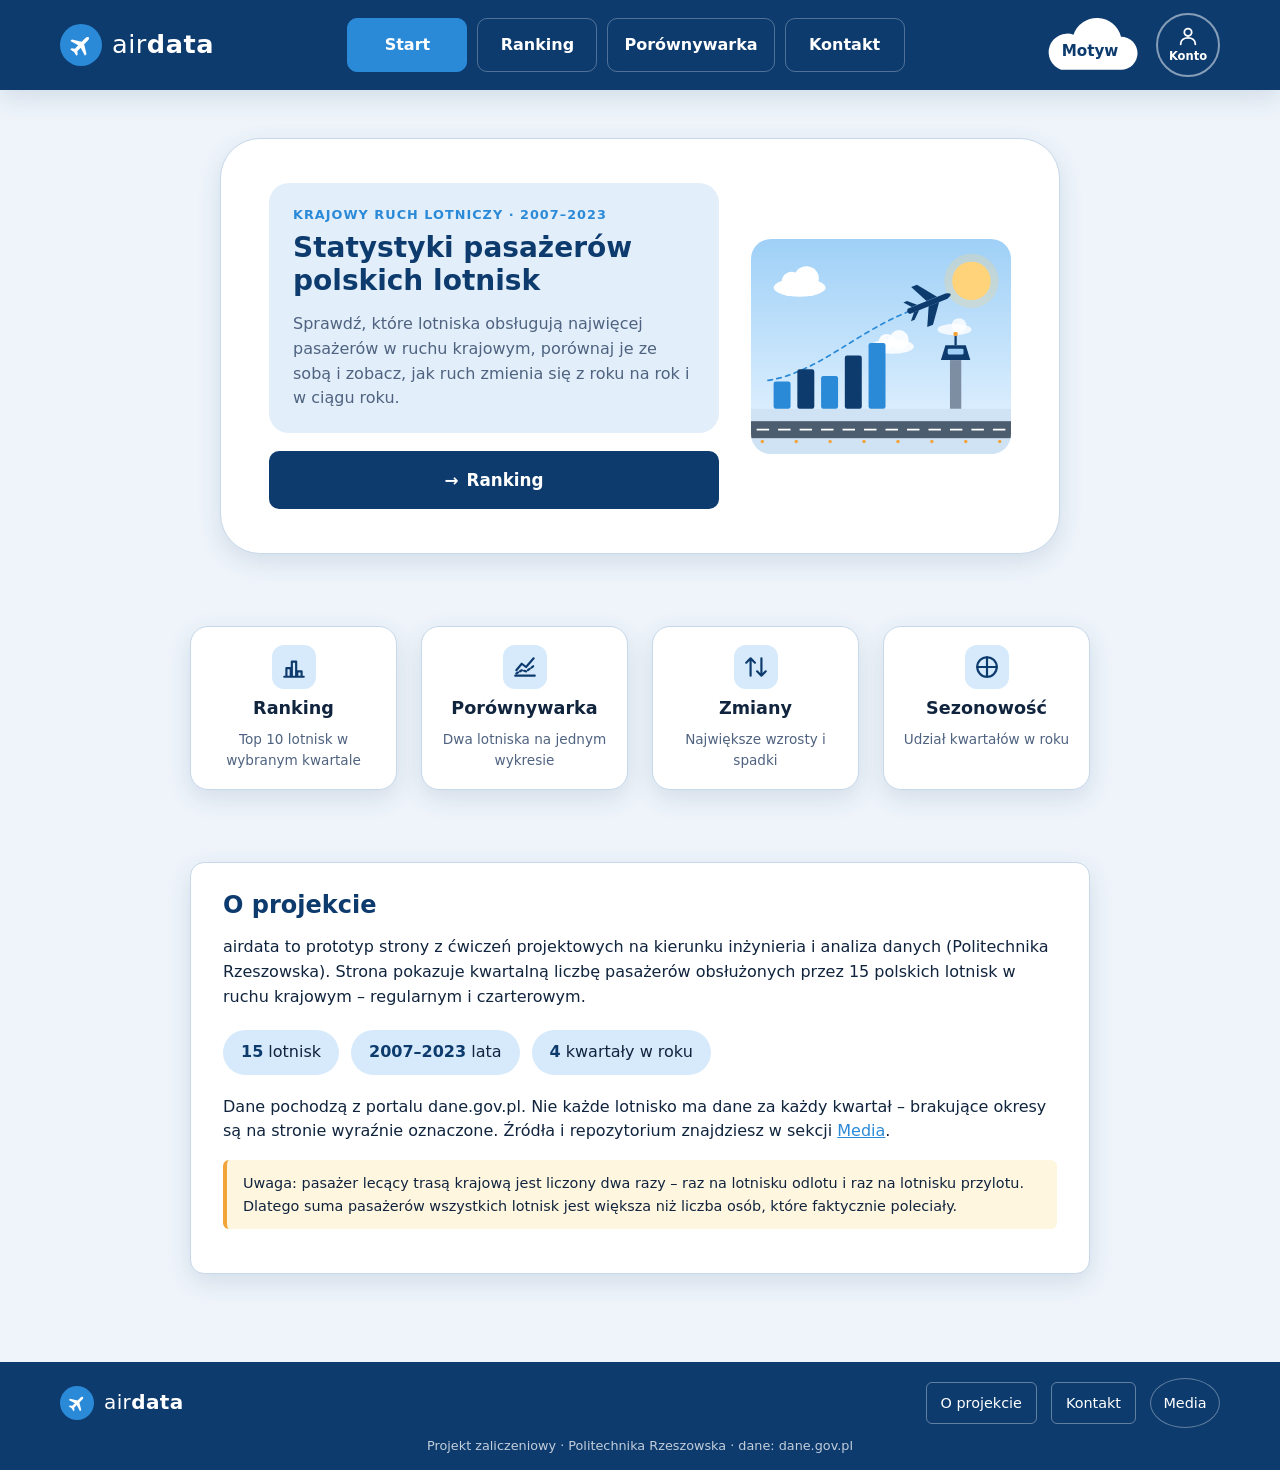
==== index.html @ 06a41298 "Add page structure and navigation (stage 1) Add six HTML pages with shared header and footer, styles" ====
<!DOCTYPE html>
<html lang="pl">
<head>
  <meta charset="UTF-8">
  <meta name="viewport" content="width=device-width, initial-scale=1">
  <title>airdata – statystyki pasażerów polskich lotnisk</title>
  <meta name="description" content="Statystyki pasażerów polskich lotnisk w ruchu krajowym, 2007–2023.">
  <link rel="icon" href="img/favicon.svg" type="image/svg+xml">
  <link rel="stylesheet" href="css/style.css">
  <script src="js/menu.js" defer></script>
</head>
<body>
  <!-- NAGŁÓWEK: logo, menu, przyciski Motyw i Konto (taki sam na każdej stronie) -->
  <header class="site-header">
    <div class="header-inner">
      <a class="logo" href="index.html" aria-label="airdata – strona główna">
        <span class="logo-icon">
          <svg viewBox="0 0 24 24" aria-hidden="true"><g transform="rotate(45 12 12)"><path d="M12 2c1.2 0 1.6 1.4 1.6 2.6v4.9l7.9 4.8v2.1l-7.9-2.4v4.4l2.4 1.9V22L12 21.1 8 22v-1.7l2.4-1.9v-4.4l-7.9 2.4v-2.1l7.9-4.8V4.6C10.4 3.4 10.8 2 12 2z"/></g></svg>
        </span>
        <span class="logo-text">air<strong>data</strong></span>
      </a>

      <!-- Przycisk ☰ widoczny tylko na telefonie -->
      <button class="menu-btn" type="button" aria-label="Menu" aria-expanded="false" aria-controls="main-nav">☰</button>

      <nav class="main-nav" id="main-nav" aria-label="Menu główne">
        <a class="nav-link" href="index.html" aria-current="page">Start</a>
        <a class="nav-link" href="ranking.html">Ranking</a>
        <a class="nav-link" href="porownywarka.html">Porównywarka</a>
        <a class="nav-link" href="kontakt.html">Kontakt</a>
      </nav>

      <div class="header-actions">
        <!-- Motyw: przycisk w kształcie chmurki, panel dojdzie w etapie 8 -->
        <button class="theme-btn" type="button" title="Wybór motywu pojawi się w etapie 8">
          <svg class="cloud-shape" viewBox="0 0 100 60" aria-hidden="true">
            <path d="M22 54H80A16 16 0 0 0 80 22A24 24 0 0 0 34 20A18 18 0 0 0 22 54Z"/>
          </svg>
          <span class="theme-btn-label">Motyw</span>
        </button>

        <!-- Konto: okrągły przycisk, logowanie dojdzie w etapie 9 -->
        <button class="account-btn" type="button" title="Logowanie pojawi się w etapie 9">
          <svg viewBox="0 0 24 24" aria-hidden="true">
            <circle cx="12" cy="8" r="4"/>
            <path d="M4 21c0-4.4 3.6-7 8-7s8 2.6 8 7"/>
          </svg>
          <span>Konto</span>
        </button>
      </div>
    </div>
  </header>

  <main class="main">
    <!-- HERO: opis strony i odnośnik do rankingu po lewej, obrazek po prawej -->
    <section class="hero">
      <div class="hero-text">
        <div class="hero-desc">
          <p class="eyebrow">Krajowy ruch lotniczy · 2007–2023</p>
          <h1>Statystyki pasażerów polskich lotnisk</h1>
          <p>
            Sprawdź, które lotniska obsługują najwięcej pasażerów w ruchu krajowym,
            porównaj je ze sobą i zobacz, jak ruch zmienia się z roku na rok
            i w ciągu roku.
          </p>
        </div>
        <a class="btn btn-primary hero-link" href="ranking.html">
          <span aria-hidden="true">→</span> Ranking
        </a>
      </div>
      <div class="hero-img">
        <img src="img/hero.svg" alt="Ilustracja: samolot nad lotniskiem i rosnący wykres słupkowy" width="460" height="380">
      </div>
    </section>

    <!-- KAFELKI: cztery funkcje strony -->
    <section class="tiles" aria-label="Funkcje strony">
      <a class="tile" href="ranking.html">
        <span class="tile-icon"><svg viewBox="0 0 24 24" aria-hidden="true"><path d="M3 21h18M5 21v-8h4v8M10 21V7h4v14M15 21v-5h4v5"/></svg></span>
        <span class="tile-title">Ranking</span>
        <span class="tile-desc">Top 10 lotnisk w wybranym kwartale</span>
      </a>
      <a class="tile" href="porownywarka.html">
        <span class="tile-icon"><svg viewBox="0 0 24 24" aria-hidden="true"><path d="M3 20h18"/><path d="M4 15l5-6 4 3 7-8"/><path d="M4 18l5-3 4 1 7-5" stroke-dasharray="2 2"/></svg></span>
        <span class="tile-title">Porównywarka</span>
        <span class="tile-desc">Dwa lotniska na jednym wykresie</span>
      </a>
      <a class="tile" href="zmiany.html">
        <span class="tile-icon"><svg viewBox="0 0 24 24" aria-hidden="true"><path d="M7 20V4M3 8l4-4 4 4M17 4v16M13 16l4 4 4-4"/></svg></span>
        <span class="tile-title">Zmiany</span>
        <span class="tile-desc">Największe wzrosty i spadki</span>
      </a>
      <a class="tile" href="sezonowosc.html">
        <span class="tile-icon"><svg viewBox="0 0 24 24" aria-hidden="true"><circle cx="12" cy="12" r="9"/><path d="M12 3v18M3 12h18"/></svg></span>
        <span class="tile-title">Sezonowość</span>
        <span class="tile-desc">Udział kwartałów w roku</span>
      </a>
    </section>

    <!-- O PROJEKCIE: tu prowadzi link „O projekcie” ze stopki -->
    <section class="panel about" id="o-projekcie">
      <h2>O projekcie</h2>
      <p>
        airdata to prototyp strony z ćwiczeń projektowych na kierunku inżynieria
        i analiza danych (Politechnika Rzeszowska). Strona pokazuje kwartalną liczbę
        pasażerów obsłużonych przez 15 polskich lotnisk w ruchu krajowym –
        regularnym i czarterowym.
      </p>
      <ul class="facts">
        <li><strong>15</strong> lotnisk</li>
        <li><strong>2007–2023</strong> lata</li>
        <li><strong>4</strong> kwartały w roku</li>
      </ul>
      <p>
        Dane pochodzą z portalu dane.gov.pl. Nie każde lotnisko ma dane za każdy
        kwartał – brakujące okresy są na stronie wyraźnie oznaczone.
        Źródła i repozytorium znajdziesz w sekcji <a href="kontakt.html#media">Media</a>.
      </p>
      <p class="note">
        Uwaga: pasażer lecący trasą krajową jest liczony dwa razy – raz na lotnisku
        odlotu i raz na lotnisku przylotu. Dlatego suma pasażerów wszystkich lotnisk
        jest większa niż liczba osób, które faktycznie poleciały.
      </p>
    </section>
  </main>

  <!-- STOPKA: logo, O projekcie, Kontakt, Media (taka sama na każdej stronie) -->
  <footer class="site-footer">
    <div class="footer-inner">
      <a class="logo logo--footer" href="index.html" aria-label="airdata – strona główna">
        <span class="logo-icon">
          <svg viewBox="0 0 24 24" aria-hidden="true"><g transform="rotate(45 12 12)"><path d="M12 2c1.2 0 1.6 1.4 1.6 2.6v4.9l7.9 4.8v2.1l-7.9-2.4v4.4l2.4 1.9V22L12 21.1 8 22v-1.7l2.4-1.9v-4.4l-7.9 2.4v-2.1l7.9-4.8V4.6C10.4 3.4 10.8 2 12 2z"/></g></svg>
        </span>
        <span class="logo-text">air<strong>data</strong></span>
      </a>

      <nav class="footer-nav" aria-label="Stopka">
        <a class="footer-link" href="index.html#o-projekcie">O projekcie</a>
        <a class="footer-link" href="kontakt.html">Kontakt</a>
        <a class="footer-link footer-link--round" href="kontakt.html#media">Media</a>
      </nav>
    </div>
    <p class="footer-note">Projekt zaliczeniowy · Politechnika Rzeszowska · dane: dane.gov.pl</p>
  </footer>
</body>
</html>
---- css/style.css ----
/* =========================================================
   airdata – arkusz stylów
   Kolory są zapisane jako zmienne CSS. Dzięki temu motyw
   ciemny (etap 8) podmienia tylko wartości zmiennych.
   ========================================================= */

/* ---------- 1. KOLORY: motyw jasny (domyślny) ---------- */
:root {
  --bg: #eef4fa;              /* tło strony – jasne niebo */
  --surface: #ffffff;         /* tło kart i paneli */
  --surface-alt: #e2eef9;     /* tło wyróżnionych elementów */
  --text: #10243e;            /* główny kolor tekstu */
  --text-muted: #4f6380;      /* tekst pomocniczy */
  --primary: #0d3b6e;         /* granat – kolor przewodni */
  --primary-hover: #0a2e57;
  --on-primary: #ffffff;      /* tekst na granatowym tle */
  --accent: #2b8ad8;          /* błękit nieba – akcent */
  --accent-soft: #d6eafb;     /* bardzo jasny błękit */
  --border: #c6d8ea;          /* obramowania */
  --header-bg: #0d3b6e;       /* tło nagłówka i stopki */
  --header-text: #ffffff;
  --header-link-hover: rgba(255, 255, 255, 0.14);
  --cloud: #ffffff;           /* wypełnienie chmurki „Motyw” */
  --cloud-text: #0d3b6e;
  --note-bg: #fff6e0;         /* tło uwag (jak światła pasa startowego) */
  --note-border: #f2a33a;
  --focus: #f2a33a;           /* obwódka elementu wybranego klawiszem Tab */
  --shadow: 0 8px 24px rgba(13, 59, 110, 0.12);
  --radius: 14px;             /* zaokrąglenie rogów */
  --radius-big: 40px;         /* zaokrąglenie dużego pola na stronie Start */
}

/* ---------- 2. KOLORY: motyw ciemny (grafit) ----------
   Na razie nieużywany. W etapie 8 skrypt theme.js doda do <html>
   atrybut data-theme="dark" i wtedy zadziałają te wartości. */
:root[data-theme="dark"] {
  --bg: #15191f;
  --surface: #1e242c;
  --surface-alt: #27303b;
  --text: #e6edf5;
  --text-muted: #9fb0c4;
  --primary: #5bb0f0;
  --primary-hover: #7cc1f4;
  --on-primary: #0d1620;
  --accent: #5bb0f0;
  --accent-soft: #1f3550;
  --border: #36414e;
  --header-bg: #0f1419;
  --header-text: #e6edf5;
  --header-link-hover: rgba(255, 255, 255, 0.08);
  --cloud: #27303b;
  --cloud-text: #e6edf5;
  --note-bg: #2c2618;
  --note-border: #c98a2e;
  --focus: #f2a33a;
  --shadow: 0 8px 24px rgba(0, 0, 0, 0.35);
}

/* ---------- 3. PODSTAWY ---------- */
*,
*::before,
*::after {
  box-sizing: border-box; /* szerokość elementu obejmuje ramkę i odstęp */
}

html {
  scroll-behavior: smooth; /* płynne przewijanie do #o-projekcie i #media */
}

body {
  margin: 0;
  min-height: 100vh;
  display: flex;
  flex-direction: column; /* stopka zawsze na dole ekranu */
  font-family: "Segoe UI", system-ui, -apple-system, Roboto, Arial, sans-serif;
  font-size: 16px;
  line-height: 1.55;
  color: var(--text);
  background: var(--bg);
}

h1,
h2,
h3 {
  line-height: 1.2;
  margin: 0 0 0.5em;
}

a {
  color: var(--accent);
}

img,
svg {
  display: block;
  max-width: 100%;
}

/* Wyraźna obwódka przy poruszaniu się klawiszem Tab */
a:focus-visible,
button:focus-visible {
  outline: 3px solid var(--focus);
  outline-offset: 3px;
}

/* ---------- 4. NAGŁÓWEK ---------- */
.site-header {
  position: relative; /* punkt odniesienia dla rozwijanego menu na telefonie */
  background: var(--header-bg);
  color: var(--header-text);
  box-shadow: var(--shadow);
}

.header-inner {
  max-width: 1200px;
  margin: 0 auto;
  min-height: 90px;
  padding: 12px 20px;
  display: flex;
  align-items: center;
  gap: 16px;
}

/* Logo: ikona samolotu + napis „airdata” */
.logo {
  display: inline-flex;
  align-items: center;
  gap: 10px;
  color: var(--header-text);
  text-decoration: none;
  flex-shrink: 0;
}

.logo-icon {
  width: 42px;
  height: 42px;
  border-radius: 50%;
  background: var(--accent);
  display: grid;
  place-items: center;
}

.logo-icon svg {
  width: 26px;
  height: 26px;
  fill: #ffffff;
}

.logo-text {
  font-size: 1.6rem;
  font-weight: 300;
  letter-spacing: 0.02em;
}

.logo-text strong {
  font-weight: 700;
}

/* Menu główne (komputer): przyciski obok siebie */
.main-nav {
  display: flex;
  gap: 10px;
  margin-left: auto; /* przesuwa menu na środek-prawo, jak na makiecie */
}

.nav-link {
  min-width: 120px;
  padding: 14px 16px;
  border: 1px solid rgba(255, 255, 255, 0.28);
  border-radius: 10px;
  color: var(--header-text);
  text-align: center;
  text-decoration: none;
  font-weight: 600;
  transition: background 0.2s;
}

.nav-link:hover {
  background: var(--header-link-hover);
}

/* Podświetlenie strony, na której jesteśmy */
.nav-link[aria-current="page"] {
  background: var(--accent);
  border-color: var(--accent);
  color: #ffffff;
}

/* Przycisk ☰ – na komputerze ukryty */
.menu-btn {
  display: none;
  width: 44px;
  height: 44px;
  border: 1px solid rgba(255, 255, 255, 0.35);
  border-radius: 10px;
  background: transparent;
  color: var(--header-text);
  font-size: 1.5rem;
  line-height: 1;
  cursor: pointer;
}

/* Prawa strona nagłówka: Motyw i Konto */
.header-actions {
  display: flex;
  align-items: center;
  gap: 14px;
  margin-left: auto;
}

/* Wspólne ustawienia przycisków w nagłówku */
.theme-btn,
.account-btn {
  font: inherit;
  cursor: pointer;
}

/* Motyw – przycisk w kształcie chmurki */
.theme-btn {
  position: relative;
  width: 104px;
  height: 62px;
  padding: 0;
  border: none;
  background: transparent;
}

.cloud-shape {
  position: absolute;
  inset: 0;
  width: 100%;
  height: 100%;
  fill: var(--cloud);
  transition: transform 0.2s;
}

.theme-btn:hover .cloud-shape {
  transform: translateY(-2px); /* chmurka lekko „unosi się” */
}

.theme-btn-label {
  position: relative; /* napis nad chmurką */
  display: block;
  padding-top: 14px;
  color: var(--cloud-text);
  font-weight: 700;
  font-size: 0.95rem;
}

/* Konto – okrągły przycisk */
.account-btn {
  width: 64px;
  height: 64px;
  border-radius: 50%;
  border: 2px solid rgba(255, 255, 255, 0.5);
  background: transparent;
  color: var(--header-text);
  display: flex;
  flex-direction: column;
  align-items: center;
  justify-content: center;
  gap: 1px;
  font-size: 0.72rem;
  font-weight: 600;
  transition: background 0.2s;
}

.account-btn:hover {
  background: var(--header-link-hover);
}

.account-btn svg {
  width: 22px;
  height: 22px;
  fill: none;
  stroke: currentColor;
  stroke-width: 2;
  stroke-linecap: round;
}

/* ---------- 5. TREŚĆ STRONY ---------- */
.main {
  flex: 1; /* treść wypełnia miejsce między nagłówkiem a stopką */
  width: 100%;
  max-width: 1200px;
  margin: 0 auto;
  padding: 48px 20px 64px;
}

/* Przyciski ogólne */
.btn {
  display: inline-flex;
  align-items: center;
  justify-content: center;
  gap: 8px;
  padding: 14px 24px;
  border-radius: 10px;
  border: 2px solid transparent;
  font: inherit;
  font-weight: 700;
  text-decoration: none;
  cursor: pointer;
  transition: background 0.2s, transform 0.2s;
}

.btn-primary {
  background: var(--primary);
  color: var(--on-primary);
}

.btn-primary:hover {
  background: var(--primary-hover);
  transform: translateY(-1px);
}

.btn-secondary {
  background: var(--surface);
  color: var(--primary);
  border-color: var(--primary);
}

.btn:disabled {
  opacity: 0.5;
  cursor: not-allowed;
  transform: none;
}

/* ---------- 6. STRONA START: duże pole (hero) ---------- */
.hero {
  max-width: 840px;
  margin: 0 auto;
  padding: 44px 48px;
  display: grid;
  grid-template-columns: 1fr 260px; /* tekst po lewej, obrazek po prawej */
  gap: 32px;
  align-items: center;
  background: var(--surface);
  border: 1px solid var(--border);
  border-radius: var(--radius-big);
  box-shadow: var(--shadow);
}

.hero-text {
  display: flex;
  flex-direction: column;
  gap: 18px;
}

.hero-desc {
  padding: 22px 24px;
  border-radius: 20px;
  background: var(--surface-alt);
}

.hero-desc h1 {
  font-size: 1.75rem;
  color: var(--primary);
}

.hero-desc p {
  margin: 0;
  color: var(--text-muted);
}

.hero-desc .eyebrow {
  margin-bottom: 6px;
  font-size: 0.8rem;
  font-weight: 700;
  letter-spacing: 0.08em;
  text-transform: uppercase;
  color: var(--accent);
}

.hero-link {
  font-size: 1.05rem;
}

.hero-img img {
  width: 100%;
  height: auto;
  border-radius: 20px;
}

/* ---------- 7. STRONA START: cztery kafelki ---------- */
.tiles {
  max-width: 900px;
  margin: 72px auto 0;
  display: grid;
  grid-template-columns: repeat(4, 1fr);
  gap: 24px;
}

.tile {
  min-height: 130px;
  padding: 18px;
  display: flex;
  flex-direction: column;
  align-items: center;
  justify-content: flex-start; /* ikony i nazwy w jednej linii we wszystkich kafelkach */
  gap: 6px;
  text-align: center;
  text-decoration: none;
  color: var(--text);
  background: var(--surface);
  border: 1px solid var(--border);
  border-radius: 18px;
  box-shadow: var(--shadow);
  transition: transform 0.2s, border-color 0.2s;
}

.tile:hover {
  transform: translateY(-4px); /* kafelek „startuje” do góry */
  border-color: var(--accent);
}

.tile-icon {
  width: 44px;
  height: 44px;
  border-radius: 12px;
  display: grid;
  place-items: center;
  background: var(--accent-soft);
  color: var(--primary);
}

.tile-icon svg {
  width: 26px;
  height: 26px;
  fill: none;
  stroke: currentColor;
  stroke-width: 2;
  stroke-linecap: round;
  stroke-linejoin: round;
}

.tile-title {
  font-weight: 700;
  font-size: 1.1rem;
}

.tile-desc {
  font-size: 0.85rem;
  color: var(--text-muted);
}

/* ---------- 8. PANELE (karty z treścią) ---------- */
.panel {
  max-width: 900px;
  margin: 0 auto 24px;
  padding: 28px 32px;
  background: var(--surface);
  border: 1px solid var(--border);
  border-radius: var(--radius);
  box-shadow: var(--shadow);
}

.panel-title {
  font-size: 1.2rem;
  color: var(--primary);
}

/* Miejsce na przyszłe funkcje (ramka z przerywaną linią) */
.placeholder {
  margin: 0 0 16px;
  padding: 28px 16px;
  text-align: center;
  color: var(--text-muted);
  border: 2px dashed var(--border);
  border-radius: 10px;
}

/* Uwaga o podwójnym liczeniu pasażerów */
.note {
  margin: 0 0 16px;
  padding: 12px 16px;
  font-size: 0.9rem;
  background: var(--note-bg);
  border-left: 4px solid var(--note-border);
  border-radius: 6px;
}

/* Sekcja „O projekcie” na stronie Start */
.about {
  margin-top: 72px;
  scroll-margin-top: 20px;
}

.about h2 {
  color: var(--primary);
}

.facts {
  list-style: none;
  margin: 20px 0;
  padding: 0;
  display: flex;
  flex-wrap: wrap;
  gap: 12px;
}

.facts li {
  padding: 10px 18px;
  border-radius: 999px;
  background: var(--accent-soft);
}

.facts strong {
  color: var(--primary);
}

/* Nagłówek podstron */
.page-head {
  max-width: 900px;
  margin: 0 auto 28px;
}

.page-head h1 {
  font-size: 2rem;
  color: var(--primary);
}

.lead {
  margin: 0;
  font-size: 1.1rem;
  color: var(--text-muted);
}

/* Lista odnośników w sekcji Media */
.link-list {
  list-style: none;
  margin: 0;
  padding: 0;
  display: grid;
  gap: 14px;
}

.link-list li {
  padding: 14px 18px;
  border-radius: 10px;
  background: var(--surface-alt);
}

.link-list a {
  font-weight: 700;
}

.link-list span {
  display: block;
  font-size: 0.9rem;
  color: var(--text-muted);
}

#media {
  scroll-margin-top: 20px;
}

/* ---------- 9. STOPKA ---------- */
.site-footer {
  background: var(--header-bg);
  color: var(--header-text);
}

.footer-inner {
  max-width: 1200px;
  margin: 0 auto;
  padding: 16px 20px 8px;
  display: flex;
  align-items: center;
  gap: 16px;
}

/* Mniejsze logo w stopce */
.logo--footer .logo-icon {
  width: 34px;
  height: 34px;
}

.logo--footer .logo-icon svg {
  width: 20px;
  height: 20px;
}

.logo--footer .logo-text {
  font-size: 1.25rem;
}

.footer-nav {
  margin-left: auto; /* linki stopki po prawej stronie */
  display: flex;
  align-items: center;
  gap: 14px;
}

.footer-link {
  padding: 9px 14px;
  border: 1px solid rgba(255, 255, 255, 0.35);
  border-radius: 6px;
  color: var(--header-text);
  text-decoration: none;
  font-size: 0.9rem;
  transition: background 0.2s;
}

.footer-link:hover {
  background: var(--header-link-hover);
}

/* „Media” – owalny przycisk, jak na makiecie */
.footer-link--round {
  width: 70px;
  height: 50px;
  padding: 0;
  border-radius: 50%;
  display: grid;
  place-items: center;
}

.footer-note {
  margin: 0;
  padding: 0 20px 14px;
  text-align: center;
  font-size: 0.8rem;
  opacity: 0.75;
}

/* ---------- 10. TELEFON (ekran do 760 px szerokości) ---------- */
@media (max-width: 760px) {
  .header-inner {
    min-height: 60px;
    padding: 8px 10px;
    gap: 10px;
  }

  .logo-icon {
    width: 34px;
    height: 34px;
  }

  .logo-icon svg {
    width: 20px;
    height: 20px;
  }

  .logo-text {
    font-size: 1.3rem;
  }

  /* ☰ widoczny obok logo */
  .menu-btn {
    display: block;
  }

  /* Menu schowane, dopóki nie klikniemy ☰ */
  .main-nav {
    display: none;
    position: absolute;
    top: 100%;
    left: 0;
    right: 0;
    z-index: 10;
    margin: 0;
    padding: 10px;
    flex-direction: column;
    gap: 8px;
    background: var(--header-bg);
    box-shadow: var(--shadow);
  }

  /* Klasę menu-open dodaje skrypt js/menu.js po kliknięciu ☰ */
  .site-header.menu-open .main-nav {
    display: flex;
  }

  .nav-link {
    min-width: 0;
    padding: 12px;
  }

  .header-actions {
    gap: 8px;
  }

  .theme-btn {
    width: 78px;
    height: 46px;
  }

  .theme-btn-label {
    padding-top: 10px;
    font-size: 0.8rem;
  }

  .account-btn {
    width: 48px;
    height: 48px;
    font-size: 0.6rem;
  }

  .account-btn svg {
    width: 16px;
    height: 16px;
  }

  .main {
    padding: 10px 10px 40px;
  }

  /* Start: obrazek na górze, pod nim tekst i odnośnik */
  .hero {
    grid-template-columns: 1fr;
    gap: 10px;
    padding: 0;
    background: none;
    border: none;
    box-shadow: none;
  }

  .hero-img {
    order: -1; /* obrazek przed tekstem */
  }

  .hero-img img {
    width: 100%;
    max-height: 300px;
    object-fit: cover;
    border: 1px solid var(--border);
  }

  .hero-desc {
    background: var(--surface);
    border: 1px solid var(--border);
  }

  .hero-desc h1 {
    font-size: 1.35rem;
  }

  .hero-link {
    align-self: center;
  }

  /* Kafelki jeden pod drugim, jako wąskie przyciski */
  .tiles {
    max-width: 280px;
    margin-top: 24px;
    grid-template-columns: 1fr;
    gap: 14px;
  }

  .tile {
    min-height: 48px;
    padding: 8px 14px;
    flex-direction: row;
    justify-content: center;
    border-radius: 12px;
  }

  .tile-icon {
    width: 32px;
    height: 32px;
    border-radius: 8px;
  }

  .tile-icon svg {
    width: 20px;
    height: 20px;
  }

  .tile-desc {
    display: none; /* na telefonie tylko nazwa funkcji */
  }

  .about {
    margin-top: 32px;
  }

  .panel {
    padding: 20px 16px;
  }

  .page-head {
    margin: 12px 4px 20px;
  }

  .page-head h1 {
    font-size: 1.6rem;
  }

  /* Stopka: logo po lewej, linki po prawej (mniejsze) */
  .footer-inner {
    padding: 12px 10px 6px;
    gap: 8px;
  }

  .logo--footer .logo-text {
    display: none; /* w wąskiej stopce zostaje sama ikona */
  }

  .footer-nav {
    gap: 6px;
  }

  .footer-link {
    padding: 8px 8px;
    font-size: 0.8rem;
  }

  .footer-link--round {
    width: 58px;
    height: 44px;
    padding: 0;
  }
}
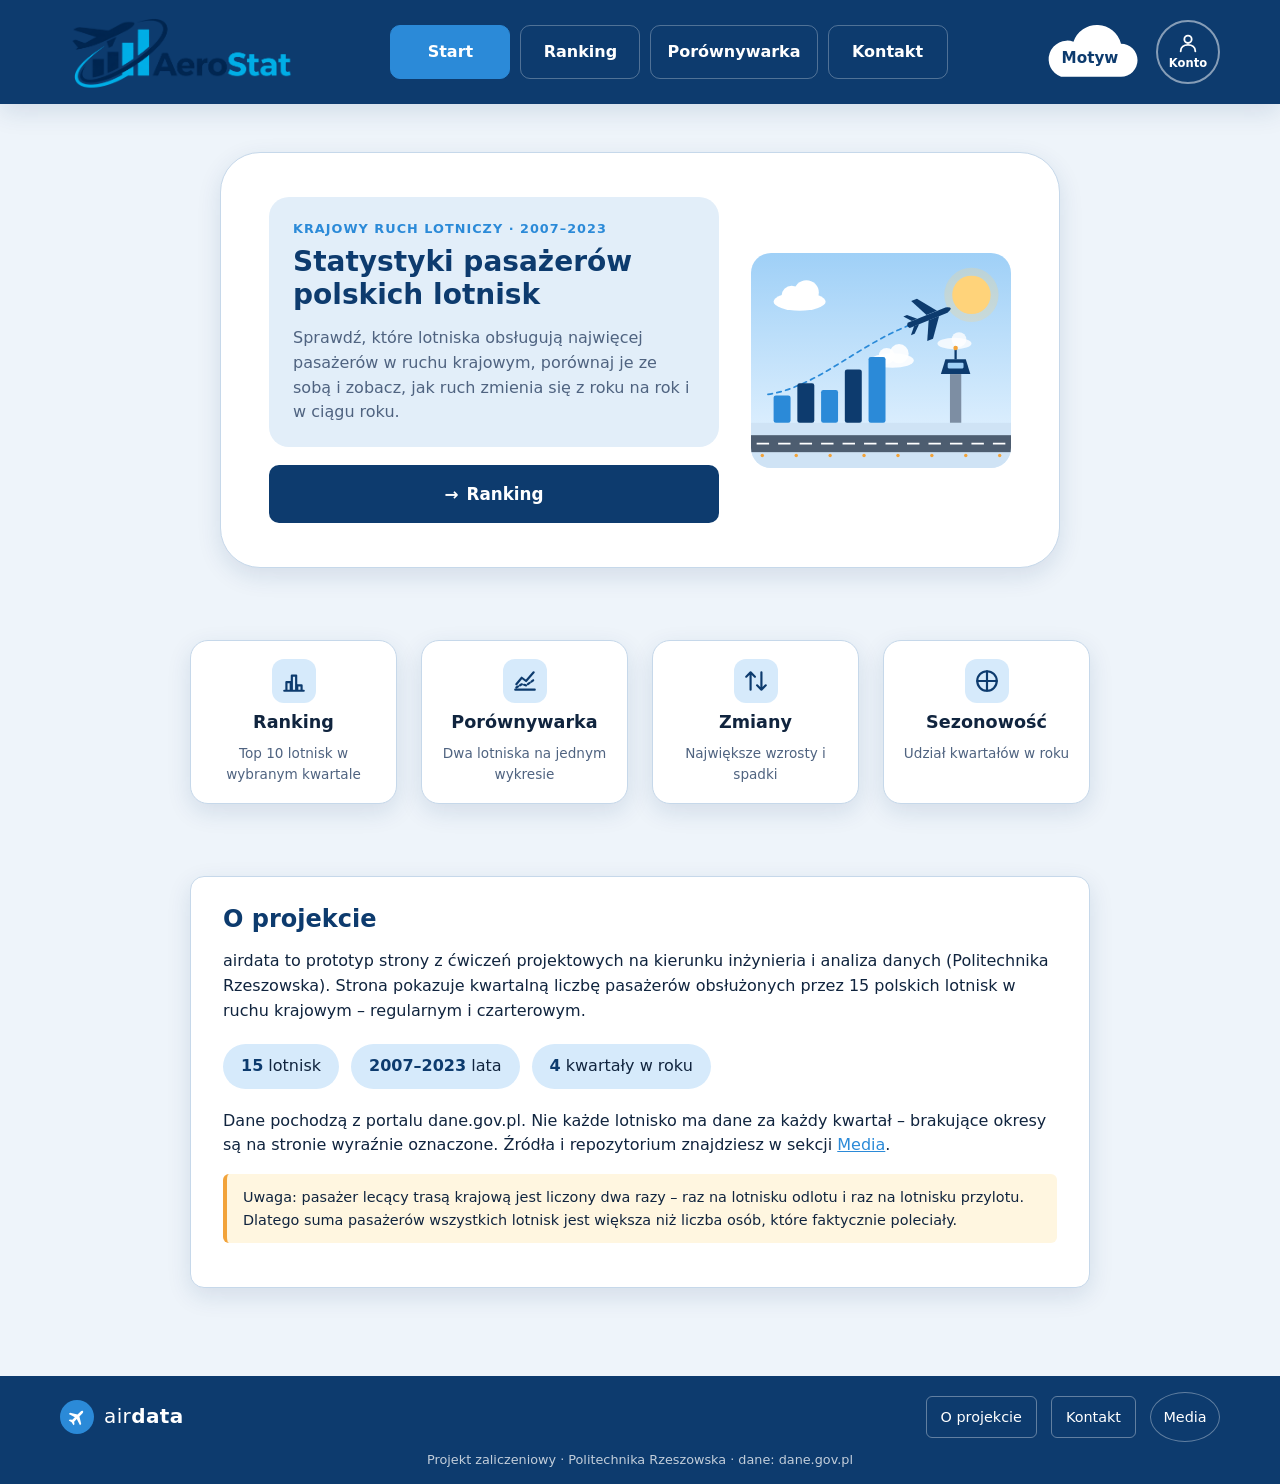
==== commit ec462733: "new-logo" ====
--- a/index.html
+++ b/index.html
@@ -13,12 +13,10 @@
   <!-- NAGŁÓWEK: logo, menu, przyciski Motyw i Konto (taki sam na każdej stronie) -->
   <header class="site-header">
     <div class="header-inner">
-      <a class="logo" href="index.html" aria-label="airdata – strona główna">
-        <span class="logo-icon">
-          <svg viewBox="0 0 24 24" aria-hidden="true"><g transform="rotate(45 12 12)"><path d="M12 2c1.2 0 1.6 1.4 1.6 2.6v4.9l7.9 4.8v2.1l-7.9-2.4v4.4l2.4 1.9V22L12 21.1 8 22v-1.7l2.4-1.9v-4.4l-7.9 2.4v-2.1l7.9-4.8V4.6C10.4 3.4 10.8 2 12 2z"/></g></svg>
-        </span>
-        <span class="logo-text">air<strong>data</strong></span>
-      </a>
+      <a class="logo" href="index.html" aria-label="airdata - strona główna">
+    <img src="img/logo.png" alt="airdata logo" class="logo-img">
+    
+</a>
 
       <!-- Przycisk ☰ widoczny tylko na telefonie -->
       <button class="menu-btn" type="button" aria-label="Menu" aria-expanded="false" aria-controls="main-nav">☰</button>
--- a/css/style.css
+++ b/css/style.css
@@ -811,3 +811,8 @@
     padding: 0;
   }
 }
+.logo-img {
+    height: 80px;
+    width: auto;
+    vertical-align: middle;
+}
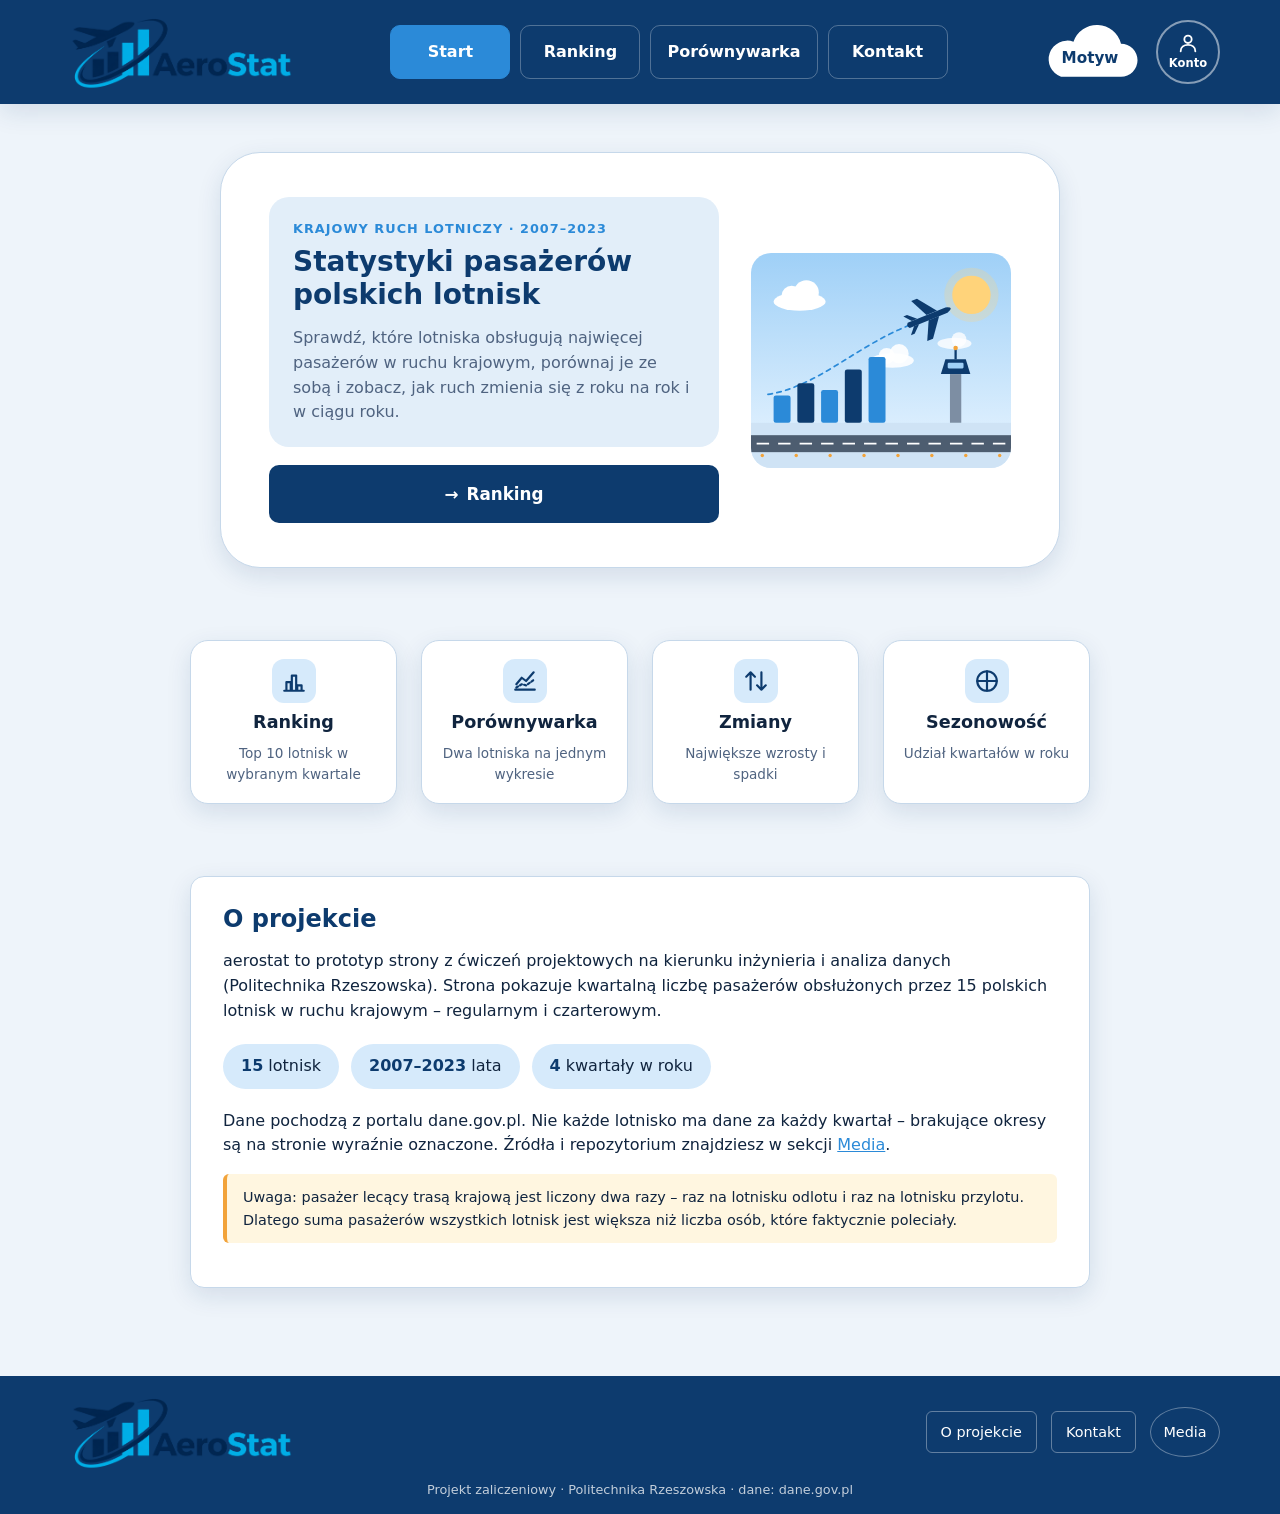
==== commit 814897e9: "Implement airport ranking, comparison, and seasonality analysis" ====
--- a/index.html
+++ b/index.html
@@ -99,7 +99,7 @@
     <section class="panel about" id="o-projekcie">
       <h2>O projekcie</h2>
       <p>
-        airdata to prototyp strony z ćwiczeń projektowych na kierunku inżynieria
+        aerostat to prototyp strony z ćwiczeń projektowych na kierunku inżynieria
         i analiza danych (Politechnika Rzeszowska). Strona pokazuje kwartalną liczbę
         pasażerów obsłużonych przez 15 polskich lotnisk w ruchu krajowym –
         regularnym i czarterowym.
@@ -125,12 +125,9 @@
   <!-- STOPKA: logo, O projekcie, Kontakt, Media (taka sama na każdej stronie) -->
   <footer class="site-footer">
     <div class="footer-inner">
-      <a class="logo logo--footer" href="index.html" aria-label="airdata – strona główna">
-        <span class="logo-icon">
-          <svg viewBox="0 0 24 24" aria-hidden="true"><g transform="rotate(45 12 12)"><path d="M12 2c1.2 0 1.6 1.4 1.6 2.6v4.9l7.9 4.8v2.1l-7.9-2.4v4.4l2.4 1.9V22L12 21.1 8 22v-1.7l2.4-1.9v-4.4l-7.9 2.4v-2.1l7.9-4.8V4.6C10.4 3.4 10.8 2 12 2z"/></g></svg>
-        </span>
-        <span class="logo-text">air<strong>data</strong></span>
-      </a>
+     <a class="logo logo--footer" href="index.html" aria-label="AeroStat – strona główna">
+    <img src="img/logo.png" alt="AeroStat" class="logo-img">
+</a>
 
       <nav class="footer-nav" aria-label="Stopka">
         <a class="footer-link" href="index.html#o-projekcie">O projekcie</a>
--- a/css/style.css
+++ b/css/style.css
@@ -815,4 +815,61 @@
     height: 80px;
     width: auto;
     vertical-align: middle;
-}+}
+.ranking-filtry { display: flex; flex-wrap: wrap; gap: 18px; }
+.ranking-filtry label { display: flex; flex-direction: column; gap: 7px; font-weight: 600; }
+.ranking-filtry select { min-width: 170px; padding: 10px 12px; border: 1px solid var(--border); border-radius: 8px; color: var(--text); background: var(--surface); font: inherit; }
+.ranking-tabela-kontener { overflow-x: auto; margin: 16px 0 22px; }
+.ranking-tabela { width: 100%; border-collapse: collapse; }
+.ranking-tabela th, .ranking-tabela td { padding: 12px 10px; border-bottom: 1px solid var(--border); text-align: left; }
+.ranking-tabela th { color: var(--primary); }
+.ranking-liczba { text-align: right !important; font-variant-numeric: tabular-nums; white-space: nowrap; }
+.ranking-tabela td:last-child { width: 22%; min-width: 95px; }
+.ranking-slupek { height: 14px; border-radius: 4px; background: var(--accent); }
+@media (max-width: 760px) { .ranking-tabela { font-size: .85rem; } .ranking-tabela th, .ranking-tabela td { padding: 8px 5px; } }
+
+.por-filters { display:grid; grid-template-columns:repeat(3,minmax(0,1fr)); gap:16px; }
+.por-filters label { display:grid; gap:6px; font-weight:600; color:var(--text); }
+.por-filters select { width:100%; min-width:0; padding:12px; border:1px solid var(--border); border-radius:9px; background:var(--surface); color:var(--text); font:inherit; }
+.por-hint { margin:16px 0 0; font-size:.9rem; color:var(--text-muted); }
+#por-status { color:var(--text-muted); margin:0 0 14px; }
+.por-legend { display:flex; flex-wrap:wrap; gap:9px 20px; margin:0 0 14px; }
+.por-legend-item { display:inline-flex; align-items:center; gap:8px; font-size:.92rem; font-weight:600; }
+.por-legend-item i { width:12px; height:12px; border-radius:50%; flex:none; }
+.por-chart-scroll { width:100%; overflow-x:auto; background:var(--surface); border:1px solid var(--border); border-radius:12px; }
+#por-chart { display:block; min-width:600px; width:100%; height:auto; }
+.por-table-scroll { overflow-x:auto; max-height:360px; overflow-y:auto; margin:18px 0; }
+.por-table { border-collapse:collapse; width:100%; min-width:580px; font-size:.9rem; }
+.por-table th,.por-table td { text-align:left; padding:10px 12px; border-bottom:1px solid var(--border); }
+.por-table thead th { position:sticky; top:0; background:var(--surface-alt); color:var(--primary); }
+.por-table tr:nth-child(even) { background:var(--surface-alt); }
+@media(max-width:760px){ .por-filters{grid-template-columns:1fr;} }
+
+
+.season-filters { display:grid; grid-template-columns:repeat(3,minmax(0,1fr)); gap:16px; }
+.season-filters label { display:flex; flex-direction:column; gap:6px; font-weight:600; }
+.season-filters select { width:100%; min-width:0; padding:11px 12px; border:1px solid var(--border); border-radius:9px; background:var(--surface); color:var(--text); font:inherit; }
+#season-status { color:var(--text-muted); margin:0 0 15px; }
+.season-stats { display:grid; grid-template-columns:repeat(3,minmax(0,1fr)); gap:12px; margin-bottom:25px; }
+.season-stat { background:var(--surface-alt); border:1px solid var(--border); border-radius:12px; padding:14px; display:flex; flex-direction:column; gap:6px; }
+.season-stat-label { font-size:.85rem; color:var(--text-muted); }
+.season-stat-value { font-size:1.15rem; color:var(--text); overflow-wrap:anywhere; }
+.season-subtitle { color:var(--primary); font-size:1.1rem; margin:24px 0 12px; }
+.season-bars { display:grid; gap:14px; }
+.season-bar-row { display:grid; grid-template-columns:40px minmax(0,1fr) 125px; align-items:center; gap:12px; }
+.season-bar-label { font-weight:700; }
+.season-bar-track { height:26px; border-radius:7px; background:var(--surface-alt); overflow:hidden; }
+.season-bar-fill { height:100%; border-radius:7px; }
+.season-bar-number { text-align:right; font-variant-numeric:tabular-nums; }
+.season-share-wrap { display:flex; align-items:center; flex-wrap:wrap; gap:30px; }
+.season-donut { width:190px; height:190px; border-radius:50%; position:relative; display:grid; place-items:center; flex-shrink:0; }
+.season-donut::before { content:""; position:absolute; inset:38px; border-radius:50%; background:var(--surface); }
+.season-donut-center { z-index:1; font-size:1.4rem; font-weight:700; color:var(--text); }
+.season-legend { display:grid; gap:10px; }
+.season-legend-item { display:flex; gap:9px; align-items:center; }
+.season-legend-dot { width:14px; height:14px; border-radius:4px; display:inline-block; }
+.season-table-scroll { overflow-x:auto; }
+.season-table { width:100%; border-collapse:collapse; }
+.season-table th,.season-table td { padding:11px 10px; text-align:left; border-bottom:1px solid var(--border); }
+.season-table th { background:var(--surface-alt); color:var(--text); }
+@media(max-width:760px) { .season-filters,.season-stats {grid-template-columns:1fr;} .season-bar-row {grid-template-columns:30px minmax(0,1fr) 90px; gap:6px; font-size:.85rem;} .season-donut {width:160px;height:160px;} }
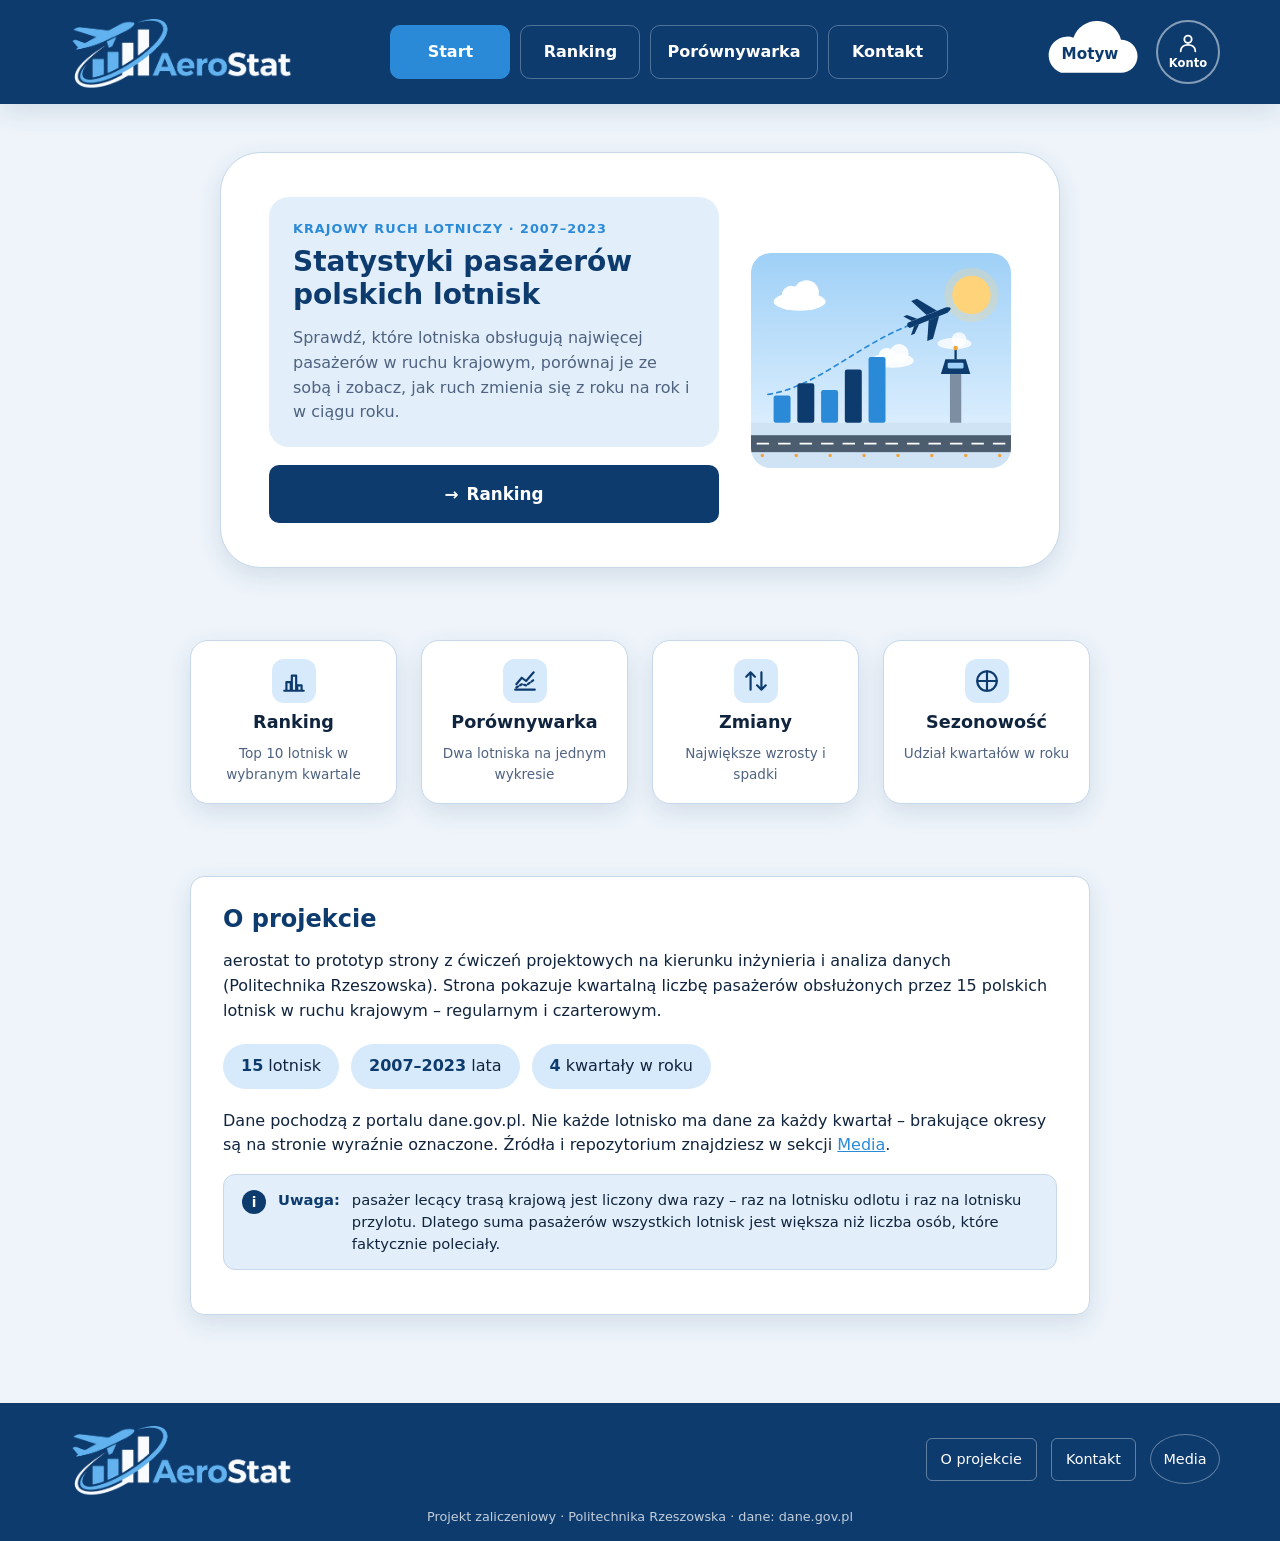
==== commit 1acab774: "Add account panel, favorite airports and recolor logo (stage 9) Add a Konto panel with login, logout" ====
--- a/index.html
+++ b/index.html
@@ -7,14 +7,17 @@
   <meta name="description" content="Statystyki pasażerów polskich lotnisk w ruchu krajowym, 2007–2023.">
   <link rel="icon" href="img/favicon.svg" type="image/svg+xml">
   <link rel="stylesheet" href="css/style.css">
+  <script src="js/theme.js"></script>
   <script src="js/menu.js" defer></script>
+  <script src="js/konto.js" defer></script>
 </head>
 <body>
   <!-- NAGŁÓWEK: logo, menu, przyciski Motyw i Konto (taki sam na każdej stronie) -->
   <header class="site-header">
     <div class="header-inner">
       <a class="logo" href="index.html" aria-label="airdata - strona główna">
-    <img src="img/logo.png" alt="airdata logo" class="logo-img">
+    <img src="img/logo-jasny.png" alt="Logo AeroStat" class="logo-img logo-img--jasny">
+    <img src="img/logo-ciemny.png" alt="Logo AeroStat" class="logo-img logo-img--ciemny">
     
 </a>
 
@@ -29,22 +32,80 @@
       </nav>
 
       <div class="header-actions">
-        <!-- Motyw: przycisk w kształcie chmurki, panel dojdzie w etapie 8 -->
-        <button class="theme-btn" type="button" title="Wybór motywu pojawi się w etapie 8">
-          <svg class="cloud-shape" viewBox="0 0 100 60" aria-hidden="true">
-            <path d="M22 54H80A16 16 0 0 0 80 22A24 24 0 0 0 34 20A18 18 0 0 0 22 54Z"/>
-          </svg>
-          <span class="theme-btn-label">Motyw</span>
-        </button>
-
-        <!-- Konto: okrągły przycisk, logowanie dojdzie w etapie 9 -->
-        <button class="account-btn" type="button" title="Logowanie pojawi się w etapie 9">
-          <svg viewBox="0 0 24 24" aria-hidden="true">
-            <circle cx="12" cy="8" r="4"/>
-            <path d="M4 21c0-4.4 3.6-7 8-7s8 2.6 8 7"/>
-          </svg>
-          <span>Konto</span>
-        </button>
+        <!-- MOTYW: chmurka otwiera panel z wyglądem (obsługuje js/theme.js) -->
+        <div class="theme-wrap">
+          <button class="theme-btn" type="button" aria-expanded="false" aria-controls="theme-panel">
+            <svg class="cloud-shape" viewBox="0 0 100 60" aria-hidden="true">
+              <path d="M22 54H80A16 16 0 0 0 80 22A24 24 0 0 0 34 20A18 18 0 0 0 22 54Z"/>
+            </svg>
+            <span class="theme-btn-label">Motyw</span>
+          </button>
+
+          <div class="theme-panel" id="theme-panel" role="group" aria-labelledby="theme-panel-title" hidden>
+            <h2 class="theme-panel-title" id="theme-panel-title">Wygląd strony</h2>
+
+            <p class="theme-panel-label">Motyw</p>
+            <div class="theme-options">
+              <button class="theme-option" type="button" data-motyw="light" aria-pressed="false">Jasny</button>
+              <button class="theme-option" type="button" data-motyw="dark" aria-pressed="false">Ciemny</button>
+              <button class="theme-option" type="button" data-motyw="system" aria-pressed="false">Jak system</button>
+            </div>
+
+            <p class="theme-panel-label">Wielkość liter</p>
+            <div class="theme-litery">
+              <button class="theme-litery-btn" type="button" id="litery-mniej" aria-label="Zmniejsz litery">A−</button>
+              <button class="theme-litery-btn" type="button" id="litery-reset" aria-label="Domyślna wielkość liter">A</button>
+              <button class="theme-litery-btn" type="button" id="litery-wiecej" aria-label="Powiększ litery">A+</button>
+            </div>
+
+            <p class="theme-panel-label">Czytnik</p>
+            <button class="theme-read" type="button" id="czytnik-btn" aria-pressed="false">Czytaj stronę na głos</button>
+            <p class="theme-panel-note" id="czytnik-status">Czyta tytuł i treść strony po polsku.</p>
+          </div>
+        </div>
+
+        <!-- KONTO: okrągły przycisk otwiera panel logowania (obsługuje js/konto.js) -->
+        <div class="account-wrap">
+          <button class="account-btn" type="button" aria-expanded="false" aria-controls="konto-panel">
+            <svg viewBox="0 0 24 24" aria-hidden="true">
+              <circle cx="12" cy="8" r="4"/>
+              <path d="M4 21c0-4.4 3.6-7 8-7s8 2.6 8 7"/>
+            </svg>
+            <span>Konto</span>
+          </button>
+
+          <div class="account-panel" id="konto-panel" role="group" aria-labelledby="konto-panel-title" hidden>
+            <h2 class="account-panel-title" id="konto-panel-title">Konto</h2>
+
+            <!-- Widok dla osoby, która nie jest zalogowana -->
+            <div id="konto-logowanie">
+              <form id="login-form" class="account-form" novalidate>
+                <label for="login-nazwa">Nazwa użytkownika</label>
+                <input id="login-nazwa" name="login" type="text" autocomplete="username">
+                <label for="login-haslo">Hasło</label>
+                <input id="login-haslo" name="haslo" type="password" autocomplete="current-password">
+                <button class="btn btn-primary" type="submit">Zaloguj</button>
+                <p class="account-error" id="login-blad" role="alert"></p>
+              </form>
+              <p class="account-hint">Nie masz konta? <a href="rejestracja.html">Załóż konto</a></p>
+            </div>
+
+            <!-- Widok dla osoby zalogowanej -->
+            <div id="konto-zalogowany" hidden>
+              <p class="account-hello">Zalogowano jako <strong id="konto-nazwa"></strong></p>
+              <h3 class="account-subtitle">Ulubione lotniska</h3>
+              <form id="ulubione-form" class="account-form">
+                <label for="ulubione-wybor">Wybierz lotnisko</label>
+                <select id="ulubione-wybor"></select>
+                <button class="btn btn-secondary" type="submit">Dodaj do ulubionych</button>
+              </form>
+              <ul class="account-favs" id="ulubione-lista"></ul>
+              <button class="btn btn-secondary account-logout" id="wyloguj-btn" type="button">Wyloguj</button>
+            </div>
+
+            <p class="account-message" id="konto-komunikat" role="status"></p>
+          </div>
+        </div>
       </div>
     </div>
   </header>
@@ -115,7 +176,7 @@
         Źródła i repozytorium znajdziesz w sekcji <a href="kontakt.html#media">Media</a>.
       </p>
       <p class="note">
-        Uwaga: pasażer lecący trasą krajową jest liczony dwa razy – raz na lotnisku
+        <strong>Uwaga:</strong> pasażer lecący trasą krajową jest liczony dwa razy – raz na lotnisku
         odlotu i raz na lotnisku przylotu. Dlatego suma pasażerów wszystkich lotnisk
         jest większa niż liczba osób, które faktycznie poleciały.
       </p>
@@ -126,7 +187,8 @@
   <footer class="site-footer">
     <div class="footer-inner">
      <a class="logo logo--footer" href="index.html" aria-label="AeroStat – strona główna">
-    <img src="img/logo.png" alt="AeroStat" class="logo-img">
+    <img src="img/logo-jasny.png" alt="Logo AeroStat" class="logo-img logo-img--jasny">
+    <img src="img/logo-ciemny.png" alt="Logo AeroStat" class="logo-img logo-img--ciemny">
 </a>
 
       <nav class="footer-nav" aria-label="Stopka">
--- a/css/style.css
+++ b/css/style.css
@@ -24,6 +24,7 @@
   --cloud-text: #0d3b6e;
   --note-bg: #fff6e0;         /* tło uwag (jak światła pasa startowego) */
   --note-border: #f2a33a;
+  --danger: #b3261e;          /* komunikaty o błędzie */
   --focus: #f2a33a;           /* obwódka elementu wybranego klawiszem Tab */
   --shadow: 0 8px 24px rgba(13, 59, 110, 0.12);
   --radius: 14px;             /* zaokrąglenie rogów */
@@ -52,6 +53,7 @@
   --cloud-text: #e6edf5;
   --note-bg: #2c2618;
   --note-border: #c98a2e;
+  --danger: #ff8a80;
   --focus: #f2a33a;
   --shadow: 0 8px 24px rgba(0, 0, 0, 0.35);
 }
@@ -73,7 +75,7 @@
   display: flex;
   flex-direction: column; /* stopka zawsze na dole ekranu */
   font-family: "Segoe UI", system-ui, -apple-system, Roboto, Arial, sans-serif;
-  font-size: 16px;
+  font-size: 1rem; /* względnie do wielkości liter ustawianej w panelu Motyw */
   line-height: 1.55;
   color: var(--text);
   background: var(--bg);
@@ -239,12 +241,30 @@
 }
 
 .theme-btn-label {
-  position: relative; /* napis nad chmurką */
-  display: block;
-  padding-top: 14px;
+  position: absolute; /* napis leży na środku chmurki */
+  inset: 0;
+  display: flex;
+  align-items: center;
+  justify-content: center;
+  padding-top: 14px; /* przesuwa środek napisu w dół, do środka „ciała” chmurki */
   color: var(--cloud-text);
   font-weight: 700;
   font-size: 0.95rem;
+  line-height: 1;
+  pointer-events: none; /* kliknięcie przechodzi do całego przycisku */
+}
+
+/* Logo w dwóch wersjach kolorystycznych */
+.logo-img--ciemny {
+  display: none;
+}
+
+:root[data-theme="dark"] .logo-img--jasny {
+  display: none;
+}
+
+:root[data-theme="dark"] .logo-img--ciemny {
+  display: block;
 }
 
 /* Konto – okrągły przycisk */
@@ -471,12 +491,38 @@
 
 /* Uwaga o podwójnym liczeniu pasażerów */
 .note {
+  display: flex;
+  align-items: flex-start;
+  gap: 12px;
   margin: 0 0 16px;
-  padding: 12px 16px;
-  font-size: 0.9rem;
-  background: var(--note-bg);
-  border-left: 4px solid var(--note-border);
-  border-radius: 6px;
+  padding: 14px 18px;
+  font-size: 0.92rem;
+  line-height: 1.5;
+  color: var(--text);
+  background: var(--surface-alt);
+  border: 1px solid var(--border);
+  border-radius: 12px;
+}
+
+/* Okrągła ikona „i” przed treścią uwagi */
+.note::before {
+  content: "i";
+  flex: 0 0 auto;
+  width: 24px;
+  height: 24px;
+  margin-top: 1px;
+  border-radius: 50%;
+  display: grid;
+  place-items: center;
+  background: var(--primary);
+  color: var(--on-primary);
+  font-size: 0.85rem;
+  font-weight: 700;
+  font-style: normal;
+}
+
+.note strong {
+  color: var(--primary);
 }
 
 /* Sekcja „O projekcie” na stronie Start */
@@ -726,9 +772,18 @@
     border: 1px solid var(--border);
   }
 
-  .hero-desc {
+  /* Biały prostokąt obejmuje opis i przycisk „→ Ranking” */
+  .hero-text {
+    padding: 16px 16px 18px;
     background: var(--surface);
     border: 1px solid var(--border);
+    border-radius: 18px;
+    box-shadow: var(--shadow);
+  }
+
+  .hero-desc {
+    padding: 0;
+    background: none;
   }
 
   .hero-desc h1 {
@@ -737,6 +792,7 @@
 
   .hero-link {
     align-self: center;
+    margin-top: 4px;
   }
 
   /* Kafelki jeden pod drugim, jako wąskie przyciski */
@@ -873,3 +929,313 @@
 .season-table th,.season-table td { padding:11px 10px; text-align:left; border-bottom:1px solid var(--border); }
 .season-table th { background:var(--surface-alt); color:var(--text); }
 @media(max-width:760px) { .season-filters,.season-stats {grid-template-columns:1fr;} .season-bar-row {grid-template-columns:30px minmax(0,1fr) 90px; gap:6px; font-size:.85rem;} .season-donut {width:160px;height:160px;} }
+
+/* =========================================================
+   PANEL „MOTYW” (etap 8): kontener, wybór motywu,
+   wielkość liter i czytnik. Kolory biorą się ze zmiennych
+   :root, więc działają w motywie jasnym i ciemnym.
+   ========================================================= */
+
+/* Kontener chmurki i rozwijanego panelu */
+.theme-wrap {
+  position: relative;
+}
+
+/* Panel rozwijany pod chmurką */
+.theme-panel {
+  position: absolute;
+  top: calc(100% + 12px);
+  right: 0;
+  z-index: 50;
+  width: 300px;
+  max-width: calc(100vw - 20px);
+  padding: 18px;
+  display: flex;
+  flex-direction: column;
+  gap: 10px;
+  background: var(--surface);
+  color: var(--text);
+  border: 1px solid var(--border);
+  border-radius: var(--radius);
+  box-shadow: var(--shadow);
+}
+
+/* Atrybut hidden musi zawsze ukrywać panel, nawet gdy coś go ustawia inaczej */
+.theme-panel[hidden] {
+  display: none;
+}
+
+.theme-panel-title {
+  margin: 0 0 4px;
+  font-size: 1.05rem;
+  color: var(--primary);
+}
+
+.theme-panel-label {
+  margin: 8px 0 0;
+  font-size: 0.85rem;
+  font-weight: 700;
+  color: var(--text-muted);
+}
+
+/* Trzy opcje motywu obok siebie */
+.theme-options {
+  display: grid;
+  grid-template-columns: repeat(3, 1fr);
+  gap: 8px;
+}
+
+.theme-option,
+.theme-litery-btn,
+.theme-read {
+  font: inherit;
+  color: var(--text);
+  background: var(--surface-alt);
+  border: 2px solid var(--border);
+  border-radius: 10px;
+  cursor: pointer;
+  transition: background 0.2s, border-color 0.2s;
+}
+
+.theme-option {
+  padding: 10px 6px;
+  font-size: 0.9rem;
+  font-weight: 600;
+}
+
+/* Zaznaczona opcja motywu (aria-pressed="true" ustawia js/theme.js) */
+.theme-option[aria-pressed="true"] {
+  background: var(--primary);
+  border-color: var(--primary);
+  color: var(--on-primary);
+}
+
+.theme-option:hover,
+.theme-litery-btn:hover,
+.theme-read:hover {
+  border-color: var(--accent);
+}
+
+/* Trzy przyciski wielkości liter */
+.theme-litery {
+  display: grid;
+  grid-template-columns: repeat(3, 1fr);
+  gap: 8px;
+}
+
+.theme-litery-btn {
+  padding: 8px 6px;
+  font-weight: 700;
+}
+
+/* Najmniejsze „A−” jest mniejsze, a „A+” większe – tak wygląda sama idea */
+.theme-litery-btn:first-child { font-size: 0.85rem; }
+.theme-litery-btn:last-child  { font-size: 1.2rem; }
+
+/* Przycisk czytnika */
+.theme-read {
+  padding: 10px 12px;
+  font-weight: 700;
+}
+
+.theme-read[aria-pressed="true"] {
+  background: var(--accent);
+  border-color: var(--accent);
+  color: #ffffff;
+}
+
+.theme-panel-note {
+  margin: 0;
+  font-size: 0.8rem;
+  color: var(--text-muted);
+}
+
+/* Na telefonie panel mieści się w szerokości ekranu */
+@media (max-width: 760px) {
+  .theme-panel {
+    width: min(300px, calc(100vw - 20px));
+  }
+}
+
+/* Logo z obrazka (img/logo.png): na telefonie mniejsze, żeby zmieścił się cały nagłówek */
+@media (max-width: 760px) {
+  .logo-img {
+    height: 44px;
+  }
+
+  .logo--footer .logo-img {
+    height: 34px;
+  }
+}
+
+/* =========================================================
+   PANEL KONTO (logowanie, ulubione) i strona rejestracji
+   ========================================================= */
+
+.account-wrap {
+  position: relative; /* panel ustawiamy względem przycisku Konto */
+}
+
+.account-panel {
+  position: absolute;
+  top: calc(100% + 12px);
+  right: 0;
+  z-index: 50;
+  width: 320px;
+  max-width: calc(100vw - 20px);
+  max-height: calc(100vh - 120px);
+  overflow-y: auto; /* na niskim ekranie panel się przewija */
+  padding: 18px;
+  display: flex;
+  flex-direction: column;
+  gap: 12px;
+  background: var(--surface);
+  color: var(--text);
+  border: 1px solid var(--border);
+  border-radius: var(--radius);
+  box-shadow: var(--shadow);
+}
+
+.account-panel[hidden],
+#konto-zalogowany[hidden],
+#konto-logowanie[hidden],
+#rejestracja-sukces[hidden],
+#rejestracja-form[hidden] {
+  display: none;
+}
+
+.account-panel-title {
+  margin: 0;
+  font-size: 1.15rem;
+  color: var(--primary);
+}
+
+.account-subtitle {
+  margin: 4px 0 0;
+  font-size: 1rem;
+  color: var(--primary);
+}
+
+.account-hello {
+  margin: 0;
+}
+
+.account-hint {
+  margin: 0;
+  font-size: 0.92rem;
+  color: var(--text-muted);
+}
+
+.account-form {
+  display: flex;
+  flex-direction: column;
+  gap: 6px;
+}
+
+.account-form label {
+  font-size: 0.9rem;
+  font-weight: 600;
+  color: var(--text-muted);
+}
+
+.account-form input,
+.account-form select {
+  font: inherit;
+  padding: 10px 12px;
+  color: var(--text);
+  background: var(--bg);
+  border: 1px solid var(--border);
+  border-radius: 10px;
+}
+
+.account-form input:focus,
+.account-form select:focus {
+  outline: 3px solid var(--focus);
+  outline-offset: 1px;
+}
+
+.account-form .btn {
+  margin-top: 6px;
+}
+
+.account-error {
+  min-height: 1.3em;
+  margin: 0;
+  font-size: 0.9rem;
+  color: var(--danger);
+}
+
+.account-message {
+  min-height: 1.3em;
+  margin: 0;
+  font-size: 0.9rem;
+  color: var(--text-muted);
+}
+
+/* Lista ulubionych lotnisk */
+.account-favs {
+  list-style: none;
+  margin: 0;
+  padding: 0;
+  display: flex;
+  flex-direction: column;
+  gap: 8px;
+}
+
+.account-favs li {
+  display: flex;
+  align-items: center;
+  justify-content: space-between;
+  gap: 8px;
+  padding: 8px 12px;
+  font-size: 0.92rem;
+  background: var(--surface-alt);
+  border-radius: 10px;
+}
+
+.account-favs .konto-pusta {
+  background: none;
+  color: var(--text-muted);
+  padding-left: 0;
+}
+
+.konto-usun {
+  flex: 0 0 auto;
+  padding: 4px 10px;
+  font: inherit;
+  font-size: 0.8rem;
+  color: var(--primary);
+  background: var(--surface);
+  border: 1px solid var(--border);
+  border-radius: 8px;
+  cursor: pointer;
+}
+
+.account-logout {
+  width: 100%;
+}
+
+/* Strona rejestracji: formularz w środkowym panelu */
+.account-form--page {
+  max-width: 420px;
+  margin: 0 auto;
+  gap: 8px;
+}
+
+.account-form--page .btn {
+  align-self: flex-start;
+}
+
+.account-success {
+  max-width: 420px;
+  margin: 0 auto;
+  text-align: center;
+}
+
+/* Telefon: panel Konto mieści się na ekranie */
+@media (max-width: 760px) {
+  .account-panel {
+    width: calc(100vw - 20px);
+    right: -6px;
+  }
+}
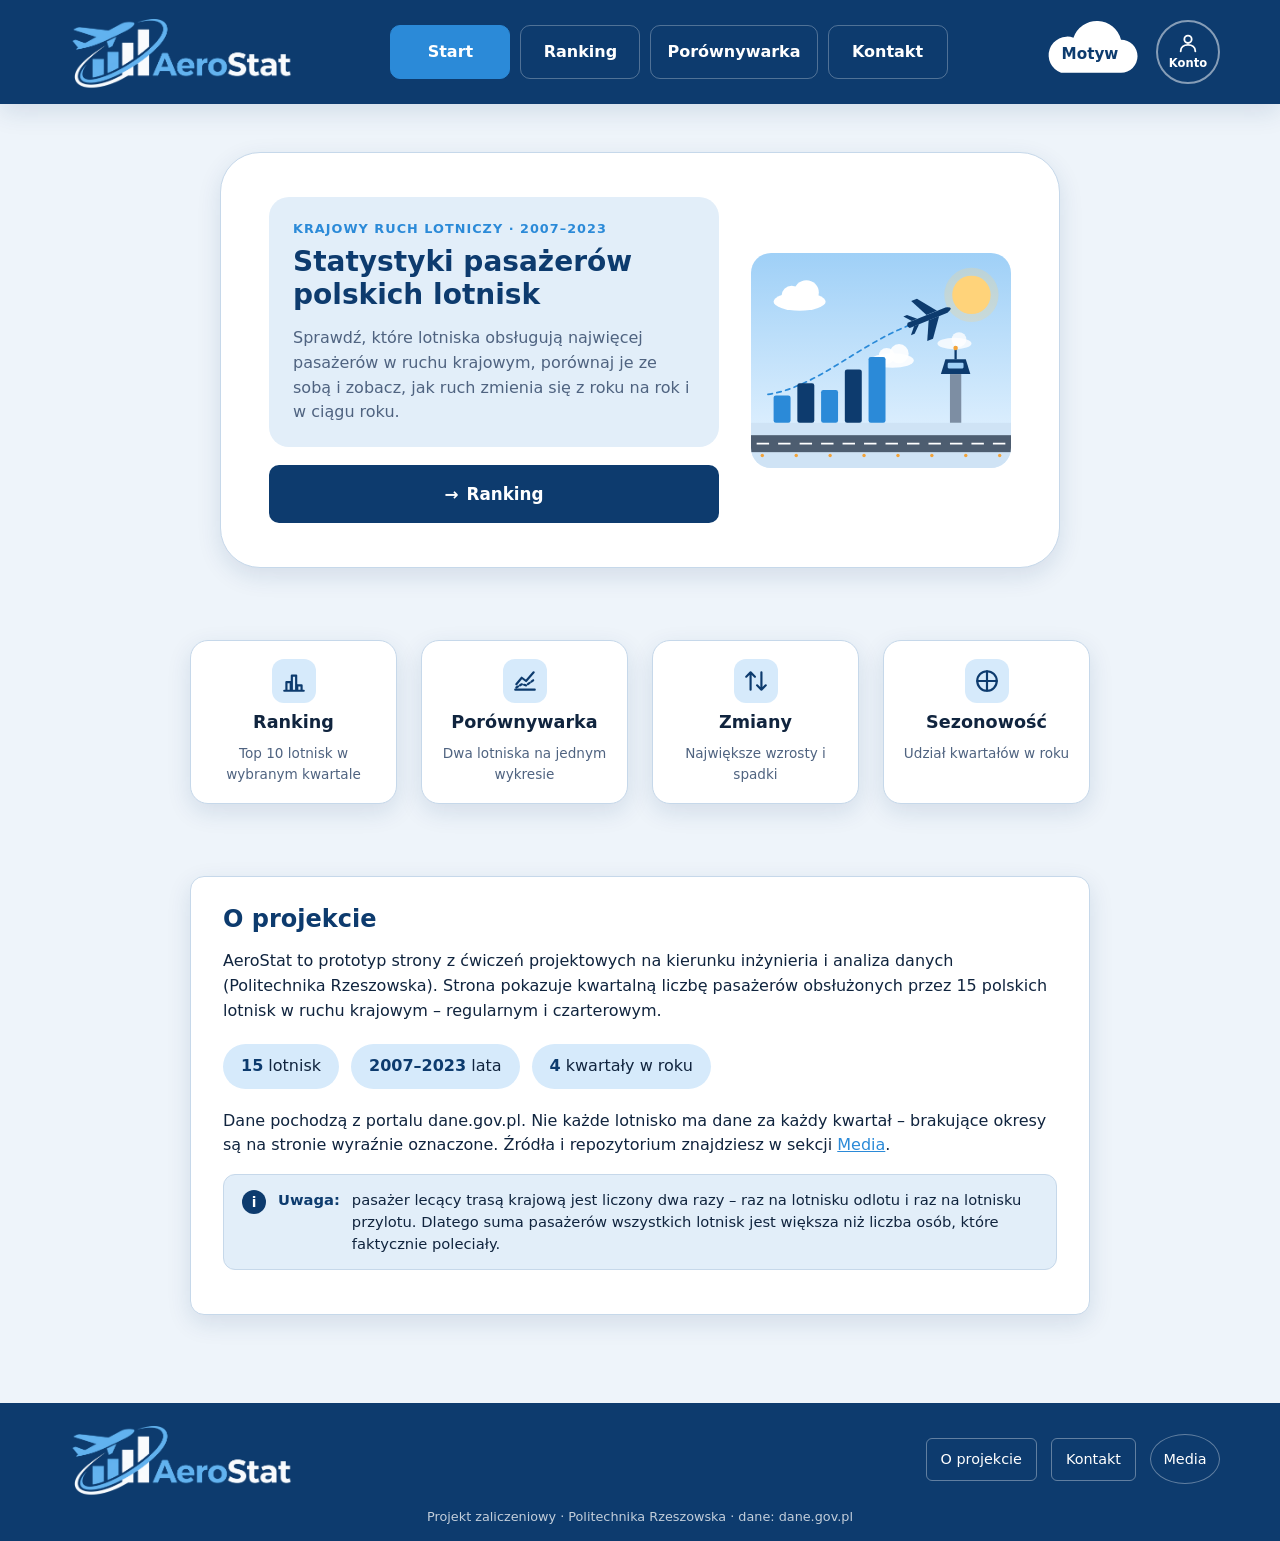
==== commit e1340f5a: "Rename site to AeroStat and add favorite stars Use the AeroStat name everywhere: page titles, logo l" ====
--- a/index.html
+++ b/index.html
@@ -3,7 +3,7 @@
 <head>
   <meta charset="UTF-8">
   <meta name="viewport" content="width=device-width, initial-scale=1">
-  <title>airdata – statystyki pasażerów polskich lotnisk</title>
+  <title>AeroStat – statystyki pasażerów polskich lotnisk</title>
   <meta name="description" content="Statystyki pasażerów polskich lotnisk w ruchu krajowym, 2007–2023.">
   <link rel="icon" href="img/favicon.svg" type="image/svg+xml">
   <link rel="stylesheet" href="css/style.css">
@@ -15,7 +15,7 @@
   <!-- NAGŁÓWEK: logo, menu, przyciski Motyw i Konto (taki sam na każdej stronie) -->
   <header class="site-header">
     <div class="header-inner">
-      <a class="logo" href="index.html" aria-label="airdata - strona główna">
+      <a class="logo" href="index.html" aria-label="AeroStat – strona główna">
     <img src="img/logo-jasny.png" alt="Logo AeroStat" class="logo-img logo-img--jasny">
     <img src="img/logo-ciemny.png" alt="Logo AeroStat" class="logo-img logo-img--ciemny">
     
@@ -160,7 +160,7 @@
     <section class="panel about" id="o-projekcie">
       <h2>O projekcie</h2>
       <p>
-        aerostat to prototyp strony z ćwiczeń projektowych na kierunku inżynieria
+        AeroStat to prototyp strony z ćwiczeń projektowych na kierunku inżynieria
         i analiza danych (Politechnika Rzeszowska). Strona pokazuje kwartalną liczbę
         pasażerów obsłużonych przez 15 polskich lotnisk w ruchu krajowym –
         regularnym i czarterowym.
--- a/css/style.css
+++ b/css/style.css
@@ -1,5 +1,5 @@
 /* =========================================================
-   airdata – arkusz stylów
+   AeroStat – arkusz stylów
    Kolory są zapisane jako zmienne CSS. Dzięki temu motyw
    ciemny (etap 8) podmienia tylko wartości zmiennych.
    ========================================================= */
@@ -25,6 +25,7 @@
   --note-bg: #fff6e0;         /* tło uwag (jak światła pasa startowego) */
   --note-border: #f2a33a;
   --danger: #b3261e;          /* komunikaty o błędzie */
+  --star: #d98a00;            /* gwiazdka ulubionych */
   --focus: #f2a33a;           /* obwódka elementu wybranego klawiszem Tab */
   --shadow: 0 8px 24px rgba(13, 59, 110, 0.12);
   --radius: 14px;             /* zaokrąglenie rogów */
@@ -54,6 +55,7 @@
   --note-bg: #2c2618;
   --note-border: #c98a2e;
   --danger: #ff8a80;
+  --star: #f5b942;
   --focus: #f2a33a;
   --shadow: 0 8px 24px rgba(0, 0, 0, 0.35);
 }
@@ -123,7 +125,7 @@
   gap: 16px;
 }
 
-/* Logo: ikona samolotu + napis „airdata” */
+/* Logo: ikona samolotu + napis „AeroStat” */
 .logo {
   display: inline-flex;
   align-items: center;
@@ -1239,3 +1241,82 @@
     right: -6px;
   }
 }
+
+/* =========================================================
+   STRONA ZMIANY: zmiana z jawnym znakiem i lista pominiętych
+   ========================================================= */
+
+.zmiana-liczba {
+  font-weight: 700;
+}
+
+.zmiany-pominiete {
+  margin: 12px 0 16px;
+  font-size: 0.9rem;
+  color: var(--text-muted);
+}
+
+/* =========================================================
+   ULUBIONE LOTNISKA: gwiazdki ☆ / ★
+   ========================================================= */
+
+.fav-star {
+  flex: 0 0 auto;
+  width: 44px;
+  height: 44px;
+  padding: 0;
+  font: inherit;
+  font-size: 1.35rem;
+  line-height: 1;
+  color: var(--star);
+  background: var(--surface);
+  border: 1px solid var(--border);
+  border-radius: 9px;
+  cursor: pointer;
+  transition: transform 0.15s, background 0.2s;
+}
+
+.fav-star:hover {
+  background: var(--surface-alt);
+  transform: scale(1.06);
+}
+
+.fav-star[aria-pressed="true"] {
+  border-color: var(--star);
+}
+
+.fav-star[hidden] {
+  display: none;
+}
+
+/* Lista wyboru lotniska i gwiazdka w jednej linii */
+.fav-select {
+  display: flex;
+  align-items: center;
+  gap: 8px;
+}
+
+.fav-select select {
+  flex: 1 1 auto;
+  min-width: 0;
+}
+
+/* W tabelach: mała gwiazdka bez ramki, przed nazwą lotniska */
+.fav-cell .fav-star {
+  width: 30px;
+  height: 30px;
+  margin-right: 6px;
+  font-size: 1.15rem;
+  vertical-align: middle;
+  background: none;
+  border: none;
+}
+
+.fav-cell .fav-star:hover {
+  background: var(--surface-alt);
+}
+
+/* Wiersz ulubionego lotniska jest lekko podświetlony */
+.fav-row td {
+  background: var(--accent-soft);
+}
